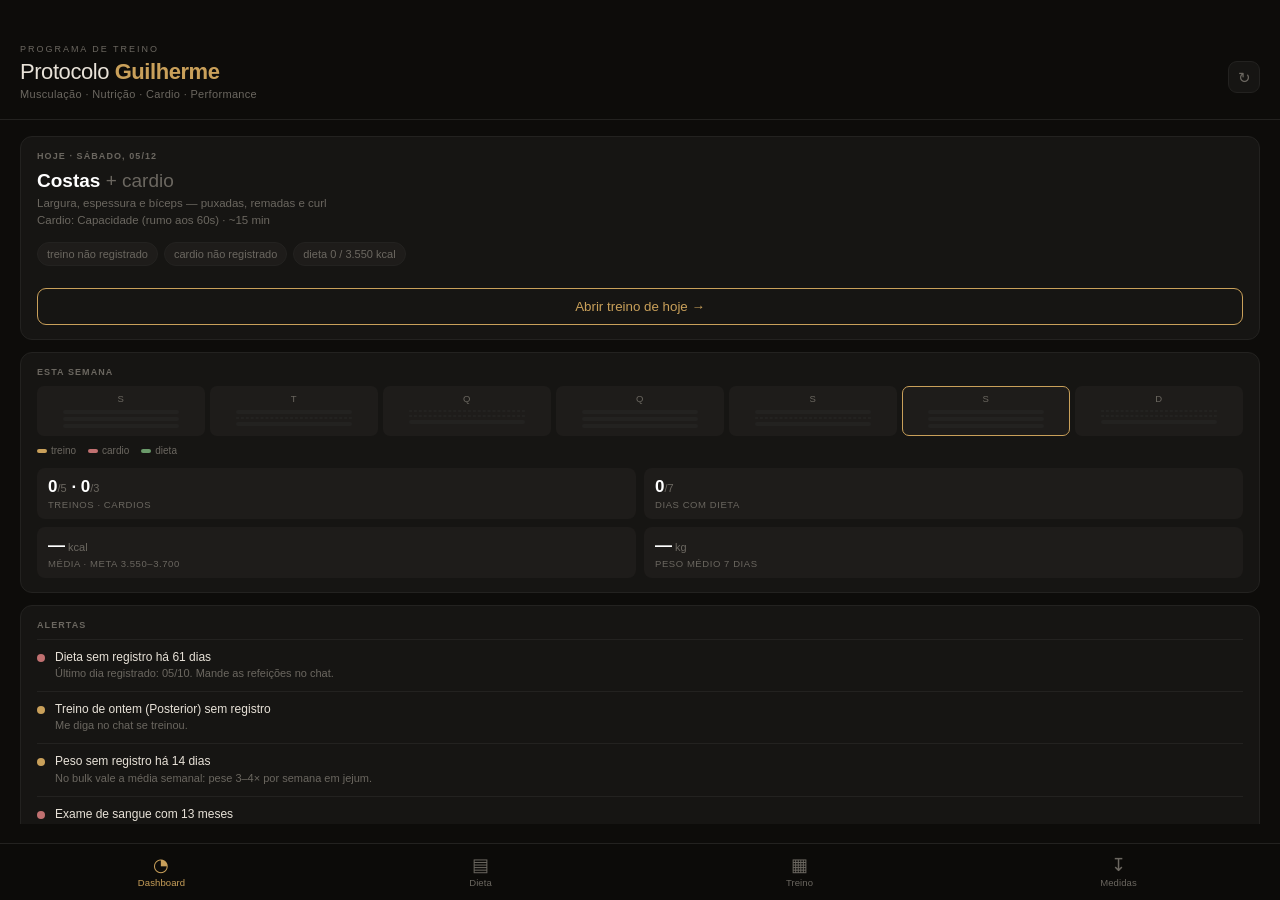
==== index.html @ f5ec811c "Código compartilhado (app/) + configuração por pessoa; app da Morgana em morgana/ - app/app.css e ap" ====
<!DOCTYPE html>
<html lang="pt-BR">
<head>
<meta charset="UTF-8">
<meta name="viewport" content="width=device-width, initial-scale=1.0, maximum-scale=1.0, user-scalable=no">
<meta name="apple-mobile-web-app-capable" content="yes">
<meta name="apple-mobile-web-app-status-bar-style" content="black">
<meta name="apple-mobile-web-app-title" content="Protocolo G">
<meta name="theme-color" content="#0d0c0a">
<link rel="apple-touch-icon" href="icon.png">
<title>Protocolo Guilherme</title>
<link rel="stylesheet" href="app/app.css?v=20261126b">
</head>
<body>
<script src="config.js?v=20261126b"></script>
<script src="app/app.js?v=20261126b"></script>
</body>
</html>
---- app/app.css ----
*,*::before,*::after{box-sizing:border-box;margin:0;padding:0;-webkit-tap-highlight-color:transparent}
:root{
  --bg:#0d0c0a;--s1:#161513;--s2:#1e1c1a;--br:#232220;--br2:#2a2927;
  --tx:#e8e2d8;--mt:#6b6760;--ac:#c9a05a;--ac2:#a07840;
  --bl:#5a8a7a;--rd:#c07070;--pu:#a07aa0;--gn:#6a9a6a;
  --pro:#6a93b0;--carb:#c9a05a;--fat:#c07878;
}
html,body{height:100%;background:var(--bg);color:var(--tx);font-family:-apple-system,BlinkMacSystemFont,'Segoe UI',sans-serif;font-size:16px}
body{display:flex;flex-direction:column;min-height:100vh;padding-bottom:76px}

.hdr{padding:max(44px,env(safe-area-inset-top)) 20px 14px;border-bottom:1px solid var(--br);flex-shrink:0;position:sticky;top:0;background:var(--bg);z-index:20}
.hdr-eyebrow{font-size:9px;letter-spacing:.22em;text-transform:uppercase;color:var(--mt);margin-bottom:6px}
.hdr-title{font-size:22px;font-weight:300;color:var(--tx);line-height:1.1;letter-spacing:-.02em}
.hdr-title strong{font-weight:600;color:var(--ac)}
.hdr-sub{font-size:11px;color:var(--mt);margin-top:4px;letter-spacing:.03em}

nav.bn{position:fixed;bottom:0;left:0;right:0;z-index:30;background:rgba(13,12,10,.96);backdrop-filter:blur(14px);border-top:1px solid var(--br);display:flex;padding:6px 2px calc(env(safe-area-inset-bottom) + 6px)}
nav.bn button{flex:1;background:none;border:none;color:var(--mt);font-size:9.5px;font-weight:500;padding:6px 1px;display:flex;flex-direction:column;align-items:center;gap:3px;letter-spacing:.01em;cursor:pointer}
nav.bn button .ic{font-size:18px;line-height:1}
nav.bn button.on{color:var(--ac)}

.scrollwrap{flex:1;overflow-y:auto;-webkit-overflow-scrolling:touch}
section{display:none}
section.on{display:block;animation:fade .25s ease}
@keyframes fade{from{opacity:0;transform:translateY(6px)}to{opacity:1;transform:none}}
.pad{padding:16px 20px 30px}

.card{background:var(--s1);border-radius:12px;padding:14px 16px;margin-bottom:12px;border:1px solid var(--br)}
.card h2{font-size:15px;font-weight:500;color:var(--tx);margin-bottom:3px}
.card .note{font-size:11px;color:var(--mt);margin-bottom:10px;line-height:1.5}
.lbl{font-size:9px;font-weight:600;letter-spacing:.12em;text-transform:uppercase;color:var(--mt);margin-bottom:9px}

.bdg{display:inline-block;font-size:9px;font-weight:600;letter-spacing:.1em;text-transform:uppercase;padding:2px 9px;border-radius:20px;margin-bottom:6px}
.ptl{font-size:19px;font-weight:300;color:var(--tx);letter-spacing:-.01em;margin-bottom:3px}
.pfoc{font-size:11px;color:var(--mt);margin-bottom:14px;line-height:1.4}

.tl{display:flex;border-radius:8px;overflow:hidden;border:1px solid var(--br);margin-bottom:14px}
.ts{flex:1;padding:6px 2px;text-align:center;font-size:8px;color:var(--mt);line-height:1.35;border-right:1px solid var(--br)}
.ts:last-child{border-right:none}
.ts.hi{background:var(--s1);color:var(--tx)}
.tm{font-size:7px;color:var(--mt)}

.ec{background:var(--s1);border-radius:10px;padding:12px 14px;margin-bottom:8px;border:1px solid var(--br);position:relative;overflow:hidden;transition:opacity .2s}
.ec.done{opacity:.5}
.ea{position:absolute;left:0;top:0;bottom:0;width:3px}
.ec-top{display:flex;align-items:flex-start;justify-content:space-between;gap:8px}
.ec-body{flex:1;min-width:0}
.en{font-size:9px;color:var(--mt);text-transform:uppercase;letter-spacing:.06em;margin-bottom:3px}
.enm{font-size:14px;font-weight:500;color:var(--tx);line-height:1.3;margin-bottom:6px}
.etgs{display:flex;gap:4px;flex-wrap:wrap;margin-bottom:8px}
.etg{font-size:9px;font-weight:500;padding:2px 7px;border-radius:8px}
.ep{background:rgba(201,160,90,.12);color:#c9a05a}
.ec2{background:rgba(192,112,112,.12);color:#c07070}
.ef{background:rgba(160,122,160,.12);color:#a07aa0}
.ests{display:flex;gap:16px;margin-bottom:8px}
.est{display:flex;flex-direction:column}
.esl{font-size:9px;color:var(--mt);text-transform:uppercase;letter-spacing:.06em}
.esv{font-size:17px;font-weight:500;color:var(--tx);line-height:1.2}
.esv.sm{font-size:13px}
.enote{font-size:11px;color:var(--mt);line-height:1.5;padding-top:8px;border-top:1px solid var(--br);margin-bottom:8px}

.chk-btn{width:28px;height:28px;border-radius:50%;border:1.5px solid var(--br2);background:transparent;cursor:pointer;display:flex;align-items:center;justify-content:center;flex-shrink:0;transition:all .2s;margin-top:2px}
.chk-btn.on{background:var(--ac);border-color:var(--ac)}
.chk-btn svg{width:14px;height:14px;stroke:#0d0c0a;stroke-width:2.5;fill:none;opacity:0;transition:opacity .2s}
.chk-btn.on svg{opacity:1}

.reg{display:flex;align-items:center;justify-content:space-between;padding-top:8px;border-top:1px solid var(--br)}
.reg-last{font-size:11px;color:var(--mt)}
.reg-last b{color:var(--tx);font-weight:500}
.reg-right{display:flex;align-items:center;gap:5px}
.reg-inp{width:52px;padding:4px 6px;font-size:13px;font-weight:500;border-radius:6px;border:1px solid var(--br2);background:var(--s2);color:var(--tx);text-align:center}
.reg-inp:focus{outline:none;border-color:var(--ac)}
.reg-unit{font-size:11px;color:var(--mt)}
.reg-btn{font-size:11px;color:var(--ac);background:none;border:none;cursor:pointer;padding:4px 6px;font-weight:500}

.pc{background:var(--s1);border-radius:10px;padding:12px 14px;margin-bottom:8px;border:1px solid var(--br);position:relative;overflow:hidden}
.pa{position:absolute;left:0;top:0;bottom:0;width:3px}
.pn{font-size:9px;color:var(--mt);text-transform:uppercase;letter-spacing:.06em;margin-bottom:2px}
.pt{font-size:14px;font-weight:500;color:var(--tx);margin-bottom:8px;line-height:1.3}
.psts{display:flex;gap:12px;margin-bottom:8px;flex-wrap:wrap}
.pst{display:flex;flex-direction:column}
.psl{font-size:9px;color:var(--mt);text-transform:uppercase;letter-spacing:.05em}
.psv{font-size:12px;font-weight:500;color:var(--tx);line-height:1.3}
.pnote{font-size:11px;color:var(--mt);line-height:1.5;padding-top:8px;border-top:1px solid var(--br)}

.meta{display:grid;grid-template-columns:repeat(2,minmax(0,1fr));gap:8px;margin-bottom:12px}
.mc{background:var(--s2);border-radius:8px;padding:10px 12px}
.ml{font-size:9px;color:var(--mt);text-transform:uppercase;letter-spacing:.06em}
.mv{font-size:14px;font-weight:500;color:var(--tx);line-height:1.3;margin-top:2px}

.ibox{background:var(--s2);border-radius:8px;padding:10px 12px;margin:4px 0 12px;font-size:11px;color:var(--mt);line-height:1.6}
.ibox b{color:var(--tx);font-weight:500}
.ibox.warn{background:rgba(201,160,90,.08);border:1px solid rgba(201,160,90,.25)}
.ibox.warn b{color:var(--ac)}
.slbl{font-size:9px;font-weight:600;text-transform:uppercase;letter-spacing:.12em;color:var(--mt);margin:12px 0 8px}
.pgc{background:var(--s1);border-radius:8px;padding:10px 12px;margin-bottom:6px;border:1px solid var(--br);font-size:11px;color:var(--mt);line-height:1.6}
.pgc b{color:var(--tx);font-weight:500}
.ftr{background:var(--s1);border-radius:10px;border:1px solid var(--br);padding:13px 14px;font-size:10px;color:var(--mt);line-height:1.7;margin-top:6px}
.ftrtl{font-size:9px;font-weight:600;text-transform:uppercase;letter-spacing:.12em;color:var(--mt);margin-bottom:7px}

.day-tabs{display:flex;border-bottom:1px solid var(--br);overflow-x:auto;scrollbar-width:none;margin:0 -20px 0;padding:0 20px}
.day-tabs::-webkit-scrollbar{display:none}
.day-tab{flex:1;min-width:58px;display:flex;flex-direction:column;align-items:center;padding:9px 6px 7px;cursor:pointer;border-bottom:2px solid transparent;transition:all .2s;background:none;border-top:none;border-left:none;border-right:none;color:var(--mt)}
.day-tab.on{color:var(--tx)}
.dtd{font-size:9px;letter-spacing:.08em;text-transform:uppercase}
.dtn{font-size:11px;font-weight:500;margin-top:1px;white-space:nowrap}
.panel{display:none;padding:16px 0 30px}.panel.on{display:block}

/* Dashboard */
.ring-row{display:flex;align-items:center;gap:16px}
.ring{position:relative;width:104px;height:104px;flex:none}
.ring svg{transform:rotate(-90deg)}
.ring .kcal{position:absolute;inset:0;display:flex;flex-direction:column;align-items:center;justify-content:center}
.ring .kcal b{font-size:21px;font-weight:600;color:#fff;font-variant-numeric:tabular-nums;line-height:1}
.ring .kcal span{font-size:9px;color:var(--mt);margin-top:2px}
.ring-meta{flex:1}
.ring-meta .big{font-size:13px;color:var(--tx);font-weight:500}
.ring-meta .small{font-size:11px;color:var(--mt);margin-top:3px;line-height:1.4}
.stat{display:flex;gap:8px;margin-bottom:12px}
.stat .s{flex:1;background:var(--s2);border-radius:10px;padding:11px 8px;text-align:center}
.stat .s .v{font-size:18px;font-weight:600;color:var(--tx);font-variant-numeric:tabular-nums}
.stat .s .t{font-size:9px;color:var(--mt);text-transform:uppercase;letter-spacing:.05em;margin-top:2px}
.stat .s .dv{font-size:10px;margin-top:2px;font-weight:600}
.up{color:var(--gn)}.down{color:var(--rd)}.flat{color:var(--mt)}
.wk{display:flex;gap:4px;align-items:flex-end;height:64px;margin-top:6px}
.wk .b{flex:1;background:var(--s2);border-radius:4px 4px 0 0;position:relative;min-height:3px}
.wk .b i{display:block;width:100%;background:var(--ac);border-radius:4px 4px 0 0;position:absolute;bottom:0}
.wk .lb{display:flex;gap:4px;margin-top:4px}
.wk .lb span{flex:1;text-align:center;font-size:8px;color:var(--mt)}

.lblsub{text-transform:none;letter-spacing:0;color:var(--mt);font-weight:400;font-size:9px;margin-left:4px}
.dgrid{display:grid;grid-template-columns:1fr 1fr;gap:12px}
.dgrid .d{min-width:0}
.dgrid .d.full{grid-column:1/-1}
.dgrid .d .dl{font-size:9px;color:var(--mt);text-transform:uppercase;letter-spacing:.06em}
.dgrid .d .dvv{font-size:18px;font-weight:500;margin-top:2px;font-variant-numeric:tabular-nums}
.dgrid .d .dd{font-size:11px;margin-top:1px}
.wkstrip{display:flex;gap:6px;margin-top:14px}
.wkstrip .day{flex:1;text-align:center}
.wkstrip .day .dn{font-size:9px;color:var(--mt);margin-bottom:5px}
.wkstrip .day .db{height:3px;border-radius:2px;background:var(--br)}
.wkstrip .day .db.on{background:var(--gn)}

/* Diet */
.datebar{display:flex;align-items:center;justify-content:space-between;margin-bottom:14px}
.datebar button{background:var(--s1);border:1px solid var(--br);color:var(--tx);width:36px;height:36px;border-radius:10px;font-size:17px}
.datebar .dt{text-align:center}
.datebar .dt b{font-size:13px;display:block}
.datebar .dt span{font-size:10.5px;color:var(--mt)}
.macros{display:flex;gap:8px;margin-top:12px}
.macro{flex:1;background:var(--s2);border-radius:10px;padding:9px 6px;text-align:center}
.macro .mvv{font-size:15px;font-weight:600;font-variant-numeric:tabular-nums}
.macro .mt2{font-size:9px;color:var(--mt);text-transform:uppercase;letter-spacing:.06em;margin-top:1px}
.macro .bar{height:3px;border-radius:2px;background:#0e0d0b;margin-top:6px;overflow:hidden}
.macro .bar i{display:block;height:100%;border-radius:2px}
.macro.p .mvv{color:var(--pro)}.macro.p .bar i{background:var(--pro)}
.macro.c .mvv{color:var(--carb)}.macro.c .bar i{background:var(--carb)}
.macro.f .mvv{color:var(--fat)}.macro.f .bar i{background:var(--fat)}

.slots{display:flex;gap:6px;overflow-x:auto;scrollbar-width:none;margin-bottom:12px}
.slots::-webkit-scrollbar{display:none}
.slots button{flex:none;background:var(--s2);border:1px solid var(--br);color:var(--mt);font-size:11px;padding:8px 12px;border-radius:10px;white-space:nowrap}
.slots button.on{background:var(--ac);border-color:var(--ac);color:#0d0c0a;font-weight:600}
.chips{display:flex;flex-wrap:wrap;gap:6px;margin-bottom:10px}
.chips button{background:var(--s2);border:1px solid var(--br);color:var(--mt);font-size:11px;padding:6px 10px;border-radius:9px}
.chips button:active{border-color:var(--ac);color:var(--tx)}
.form2{display:flex;gap:8px;margin-bottom:8px}
.form2 input{flex:1;min-width:0;background:var(--s2);border:1px solid var(--br2);color:var(--tx);border-radius:10px;padding:10px 11px;font-size:13.5px}
.form2 input:focus{outline:none;border-color:var(--ac)}
.form3{display:flex;gap:8px}
.form3 input{flex:1;min-width:0;background:var(--s2);border:1px solid var(--br2);color:var(--tx);border-radius:10px;padding:9px;font-size:13px;text-align:center}
.form3 input:focus{outline:none;border-color:var(--ac)}
.addbtn{width:100%;background:var(--ac);color:#0d0c0a;border:none;border-radius:10px;padding:11px;font-size:13.5px;font-weight:600;margin-top:9px}
.mealgrp{margin-top:14px}
.mealgrp .gh{display:flex;justify-content:space-between;align-items:center;padding:8px 2px 6px;border-bottom:1px solid var(--br)}
.mealgrp .gh b{font-size:11.5px;color:var(--ac);letter-spacing:.02em}
.mealgrp .gh span{font-size:11px;color:var(--mt)}
.mitem{display:flex;align-items:center;gap:8px;padding:8px 2px;border-bottom:1px solid var(--br)}
.mitem:last-child{border-bottom:none}
.mitem .nm{flex:1;font-size:12.5px;min-width:0;overflow:hidden;text-overflow:ellipsis;white-space:nowrap}
.mitem .mv2{font-size:10.5px;color:var(--mt)}
.mitem .kv{font-size:11.5px;color:var(--tx);font-variant-numeric:tabular-nums;white-space:nowrap}
.mitem .del{background:none;border:none;color:var(--mt);font-size:15px;padding:0 2px}
.empty2{text-align:center;color:var(--mt);font-size:11.5px;padding:14px 6px}

/* Medidas */
.meas-add{display:flex;gap:8px;margin:6px 0 4px}
.meas-add .fld{flex:1;min-width:0}
.meas-add label{font-size:9.5px;color:var(--mt);text-transform:uppercase;letter-spacing:.06em;display:block;margin-bottom:4px}
.meas-add input{width:100%;background:var(--s2);border:1px solid var(--br2);color:var(--tx);border-radius:10px;padding:9px;font-size:13.5px;text-align:center}
canvas{width:100%;height:120px;margin-top:4px}
.hist .h{display:flex;justify-content:space-between;font-size:12px;padding:7px 0;border-bottom:1px solid var(--br)}
.hist .h span{color:var(--mt)}.hist .h b{font-variant-numeric:tabular-nums}

/* Plano */
.stage{border-left:2px solid var(--ac);padding:2px 0 2px 14px;margin-bottom:14px;position:relative}
.stage::before{content:"";position:absolute;left:-6px;top:4px;width:9px;height:9px;border-radius:50%;background:var(--ac)}
.stage .st{font-size:10px;letter-spacing:.1em;text-transform:uppercase;color:var(--ac);font-weight:700}
.stage h3{font-size:13.5px;color:var(--tx);margin:2px 0 4px;font-weight:500}
.stage p{font-size:11.5px;color:var(--mt);line-height:1.5}
.stage .goal{font-size:11px;color:var(--tx);margin-top:5px;font-weight:500}
.trig{display:flex;gap:8px;padding:9px 0;border-bottom:1px solid var(--br)}
.trig:last-child{border-bottom:none}
.trig .sig{flex:1;font-size:11.5px;color:var(--tx)}
.trig .act{flex:none;width:42%;font-size:10.5px;color:var(--ac)}

.chk{display:flex;align-items:center;gap:11px;padding:10px 0;border-bottom:1px solid var(--br);cursor:pointer}
.chk:last-child{border-bottom:none}
.box2{width:21px;height:21px;border-radius:6px;border:1.5px solid var(--br2);flex:none;display:flex;align-items:center;justify-content:center;font-size:12px;color:#0d0c0a}
.chk.done .box2{background:var(--ac);border-color:var(--ac)}
.chk .cn{flex:1;font-size:12.5px;color:var(--tx)}
.chk .cn small{display:block;color:var(--mt);font-size:10.5px;margin-top:1px}
.chk.done .cn{color:var(--mt)}
.reset2{background:none;border:1px solid var(--br);color:var(--mt);font-size:10.5px;padding:7px 10px;border-radius:9px;width:100%;margin-top:4px}
.demo-btn{background:none;border:1px solid var(--br2);color:var(--ac);font-size:11px;padding:6px 11px;border-radius:8px;margin:0 0 8px;cursor:pointer;font-family:inherit}
#d3ov{position:fixed;inset:0;z-index:200;background:#141311;display:none}
#d3ov iframe{width:100%;height:100%;border:0;display:block}
#d3ov button{position:absolute;right:16px;top:max(16px,env(safe-area-inset-top));width:34px;height:34px;border-radius:50%;border:1px solid #2e2c29;background:rgba(22,21,19,.86);color:#e8e2d8;font-size:14px;z-index:2}

/* ---- Dashboard v2 ---- */
.today-h{display:flex;justify-content:space-between;align-items:baseline;gap:10px}
.today-t{font-size:19px;font-weight:600;color:#fff}
.today-s{font-size:11.5px;color:var(--mt);margin-top:3px;line-height:1.5}
.chips{display:flex;gap:6px;flex-wrap:wrap;margin-top:12px}
.chip{font-size:11px;padding:5px 9px;border-radius:20px;border:1px solid var(--br);color:var(--mt);background:var(--s2)}
.chip.ok{border-color:rgba(106,154,106,.45);color:#9cc49c;background:rgba(106,154,106,.10)}
.chip.no{border-color:rgba(192,112,112,.40);color:#d99a9a;background:rgba(192,112,112,.08)}
.gobtn{margin-top:12px;width:100%;padding:10px;border-radius:9px;border:1px solid var(--ac);background:transparent;color:var(--ac);font:600 12.5px inherit;font-family:inherit;cursor:pointer}
.wk7{display:grid;grid-template-columns:repeat(7,1fr);gap:5px;margin-top:4px}
.wk7 .c{text-align:center;padding:6px 0 7px;border-radius:7px;background:var(--s2);border:1px solid transparent}
.wk7 .c.now{border-color:var(--ac)}
.wk7 .dn{font-size:9.5px;color:var(--mt);margin-bottom:6px;letter-spacing:.05em}
.wk7 .mk{display:flex;flex-direction:column;align-items:center;gap:3px}
.wk7 .mk i{display:block;width:70%;height:4px;border-radius:2px;background:var(--br)}
.wk7 .mk i.t.on{background:var(--ac)} .wk7 .mk i.k.on{background:var(--rd)} .wk7 .mk i.d.on{background:var(--gn)}
.wk7 .mk i.off{background:transparent;border:1px dashed var(--br);height:2px}
.legend{display:flex;gap:12px;font-size:10px;color:var(--mt);margin:9px 0 2px}
.legend b{display:inline-block;width:10px;height:4px;border-radius:2px;margin-right:4px;vertical-align:middle}
.kpis{display:grid;grid-template-columns:1fr 1fr;gap:8px;margin-top:12px}
.kpi{background:var(--s2);border-radius:8px;padding:9px 11px}
.kpi .v{font-size:17px;font-weight:600;color:#fff}.kpi .v small{font-size:11px;color:var(--mt);font-weight:400}
.kpi .t{font-size:9.5px;color:var(--mt);letter-spacing:.06em;text-transform:uppercase;margin-top:2px}
details.plan>summary{list-style:none;cursor:pointer}
details.plan>summary::-webkit-details-marker{display:none}
.pbar{height:5px;border-radius:3px;background:var(--s2);overflow:hidden;margin:9px 0 6px}
.pbar i{display:block;height:100%;background:var(--ac)}
.psum{display:flex;justify-content:space-between;align-items:baseline}
.psum b{font-size:14px;color:#fff;font-weight:600}
.psum .tog{font-size:11px;color:var(--ac)}
details.plan[open] .psum .tog .a{display:none} details.plan:not([open]) .psum .tog .b{display:none}
.mrk{display:flex;gap:10px;padding:8px 0;border-top:1px solid var(--br);font-size:11.5px}
.mrk .md{flex:none;width:62px;color:var(--mt)} .mrk .mt3{color:var(--tx)} .mrk .mo{color:var(--mt);font-size:11px;margin-top:2px}
.mrk.done .md,.mrk.done .mt3{text-decoration:line-through;opacity:.6}
.mrk.late .md{color:var(--rd)}
.alrt{display:flex;gap:10px;padding:9px 0;border-top:1px solid var(--br);font-size:12px;line-height:1.45}
.alrt:first-of-type{border-top:0}
.alrt .ic2{flex:none;width:8px;height:8px;border-radius:50%;margin-top:5px;background:var(--ac)}
.alrt.r .ic2{background:var(--rd)} .alrt.g .ic2{background:var(--gn)}
.alrt small{display:block;color:var(--mt);font-size:11px}
/* ---- Treino: cabeçalho fixo ---- */
.trsticky{position:sticky;top:0;z-index:15;background:var(--bg);margin:0 -20px;padding:12px 20px 0}
#s-train .day-tabs{position:sticky;top:var(--trh,52px);z-index:14;background:var(--bg)}
#s-train .tl{position:sticky;top:calc(var(--trh,52px) + var(--dth,46px));z-index:12;background:var(--s1);box-shadow:0 -10px 0 var(--bg),0 14px 0 var(--bg)}
#s-train .tl .ts{cursor:pointer}
#s-train .ec{scroll-margin-top:calc(var(--trh,52px) + var(--dth,46px) + 64px)}
#dPlanBody .row{display:flex;gap:10px;padding:7px 0;border-top:1px solid var(--br);font-size:11.5px;line-height:1.5}
#dPlanBody .row .d{flex:none;width:78px;color:var(--mt)}#dPlanBody .row .m{color:var(--tx)}
/* ---- Envio pelo app ---- */
.sendbar{display:flex;gap:8px;align-items:center;margin:0 0 14px}
.sendbar .gobtn{margin:0;flex:1}
.sendbar .gobtn.run{background:var(--ac);color:#1a1408}
.sendbar .tmr{font-size:12px;color:var(--mt);min-width:52px;text-align:right}
.sendst{font-size:11px;color:var(--mt);margin:-6px 0 12px}
.cfin{display:grid;grid-template-columns:1fr 1fr;gap:8px;margin:10px 0}
.cfin input,.dit textarea{width:100%;background:var(--s2);border:1px solid var(--br);border-radius:8px;color:var(--tx);padding:9px 10px;font:13px inherit;font-family:inherit}
.dit textarea{min-height:74px;resize:vertical}
.qrow{display:flex;justify-content:space-between;gap:10px;padding:7px 0;border-top:1px solid var(--br);font-size:11.5px}
.qrow span:first-child{color:var(--tx)} .qrow span:last-child{color:var(--mt);flex:none}
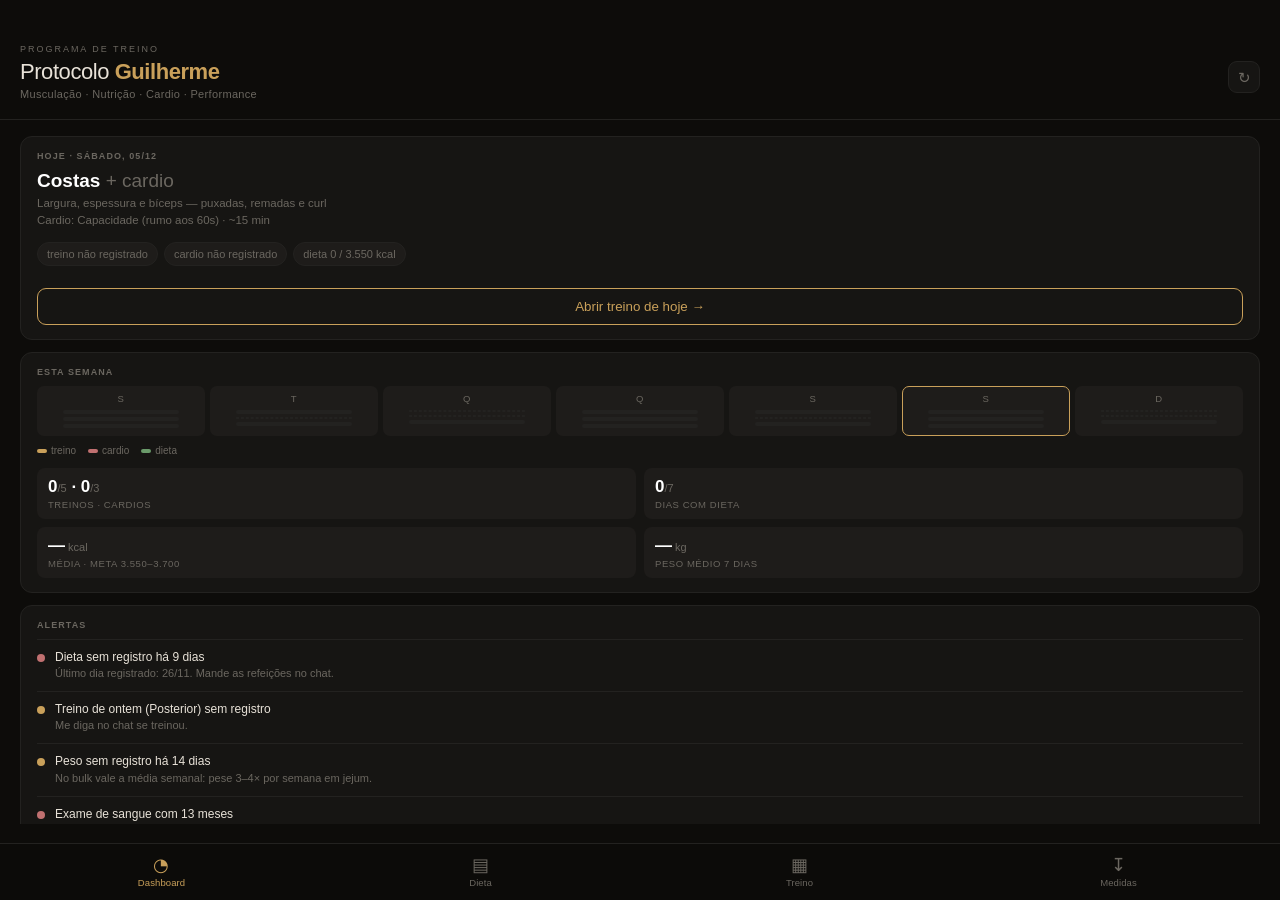
==== commit b8b9db44: "Dieta: favoritos por pessoa (3 do João) e refeições de 26/11 calculadas - Favoritos saem do código e" ====
--- a/index.html
+++ b/index.html
@@ -9,10 +9,10 @@
 <meta name="theme-color" content="#0d0c0a">
 <link rel="apple-touch-icon" href="icon.png">
 <title>Protocolo Guilherme</title>
-<link rel="stylesheet" href="app/app.css?v=20261126b">
+<link rel="stylesheet" href="app/app.css?v=20261126d">
 </head>
 <body>
-<script src="config.js?v=20261126b"></script>
-<script src="app/app.js?v=20261126b"></script>
+<script src="config.js?v=20261126d"></script>
+<script src="app/app.js?v=20261126d"></script>
 </body>
 </html>
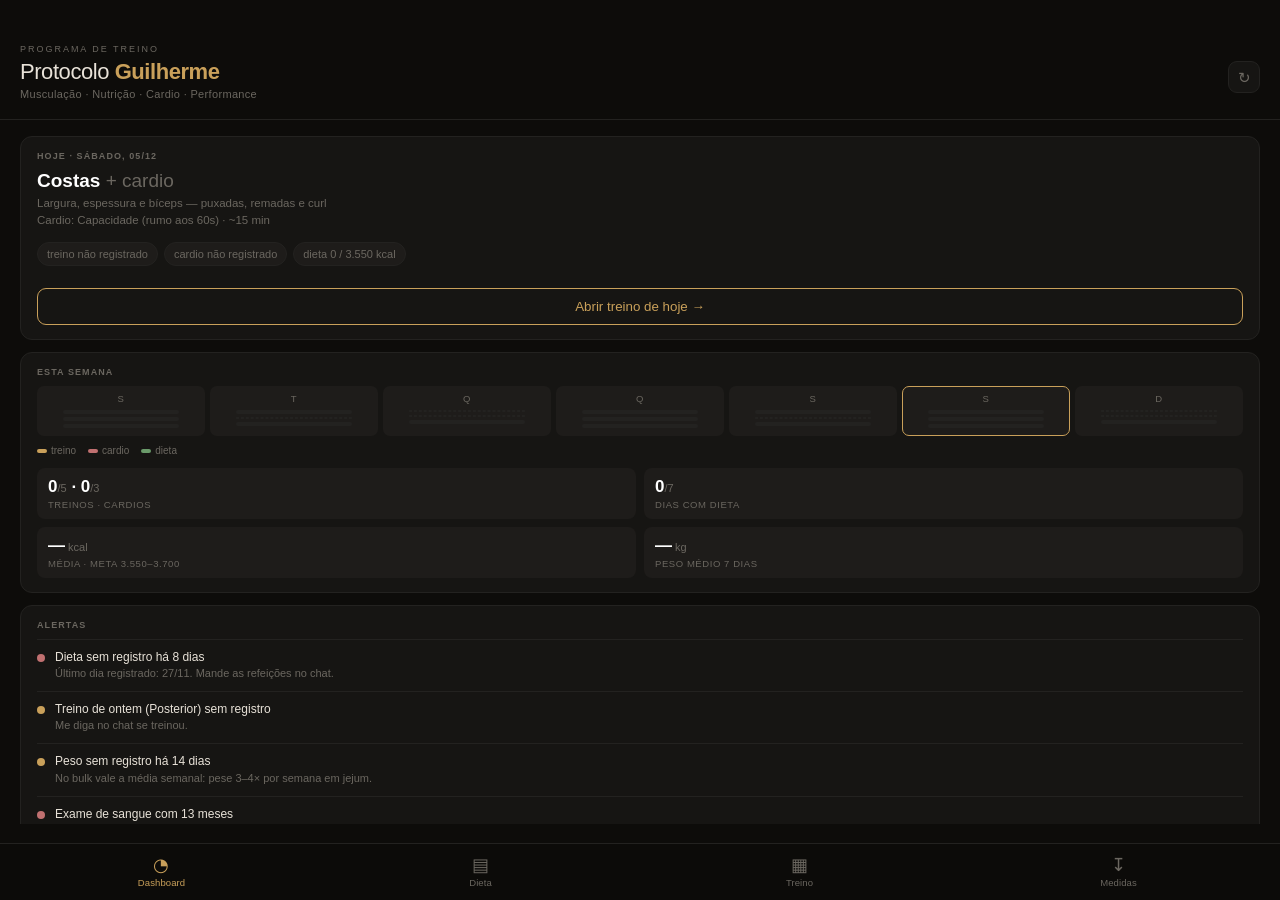
==== commit 7b7561da: "Dieta: lançamentos do app (formulário e favoritos) também são enviados - Novo tipo "refeicao" (e "re" ====
--- a/index.html
+++ b/index.html
@@ -9,10 +9,10 @@
 <meta name="theme-color" content="#0d0c0a">
 <link rel="apple-touch-icon" href="icon.png">
 <title>Protocolo Guilherme</title>
-<link rel="stylesheet" href="app/app.css?v=20261126d">
+<link rel="stylesheet" href="app/app.css?v=20261127c">
 </head>
 <body>
-<script src="config.js?v=20261126d"></script>
-<script src="app/app.js?v=20261126d"></script>
+<script src="config.js?v=20261127c"></script>
+<script src="app/app.js?v=20261127c"></script>
 </body>
 </html>
--- a/app/app.css
+++ b/app/app.css
@@ -276,3 +276,8 @@
 .dit textarea{min-height:74px;resize:vertical}
 .qrow{display:flex;justify-content:space-between;gap:10px;padding:7px 0;border-top:1px solid var(--br);font-size:11.5px}
 .qrow span:first-child{color:var(--tx)} .qrow span:last-child{color:var(--mt);flex:none}
+.hrr-res{font-size:13px;font-weight:600;margin:2px 0 4px;min-height:18px}
+.hrr-res.r{color:#d99a9a}.hrr-res.a{color:var(--ac)}.hrr-res.g{color:#9cc49c}
+.hrr-row{display:flex;justify-content:space-between;font-size:11.5px;padding:6px 8px;border-left:3px solid var(--br);background:var(--s2);margin-top:3px;border-radius:0 6px 6px 0}
+.hrr-row.r{border-color:var(--rd)}.hrr-row.a{border-color:var(--ac)}.hrr-row.g{border-color:var(--gn)}
+.hrr-row span:last-child{color:var(--mt)}
